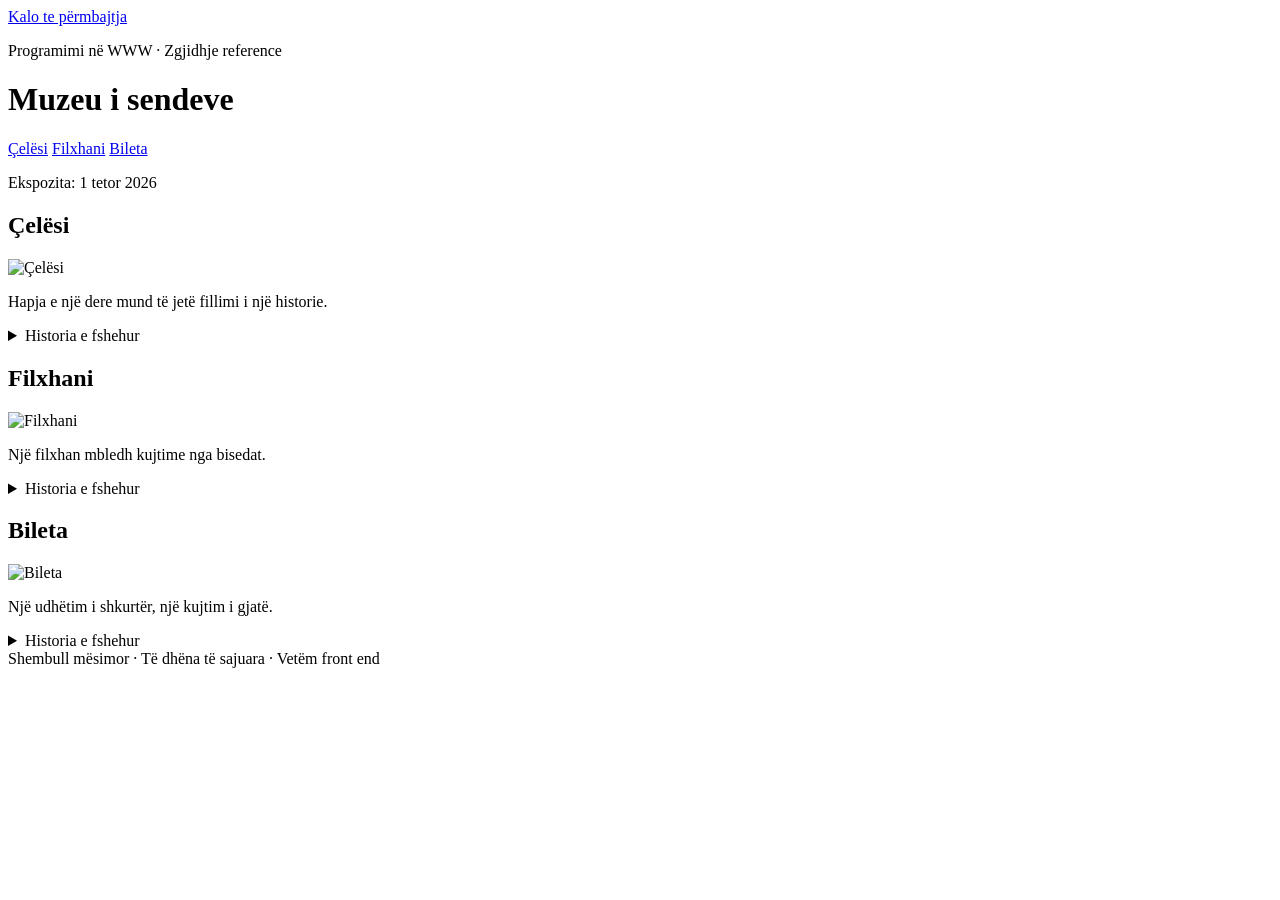
==== Java II/index.html @ f25d1f6f "Add initial HTML structure for museum page" ====
<!doctype html>
<html lang="sq">
  <head>
    <meta charset="UTF-8" />
    <meta name="viewport" content="width=device-width, initial-scale=1" />
    <title>Muzeu i sendeve</title>
    <link rel="stylesheet" href="style.css" />
  </head>
  <body>
    <a class="skip" href="#main">Kalo te përmbajtja</a>

    <!-- Seksioni i kokës (Header) -->
    <header>
      <p class="subtitle">Programimi në WWW · Zgjidhje reference</p>
      <h1>Muzeu i sendeve</h1>
      <div class="header-line"></div>
    </header>

    <!-- Përmbajtja kryesore -->
    <main id="main">
      <nav class="nav-links">
        <a href="#celesi">Çelësi</a>
        <a href="#filxhani">Filxhani</a>
        <a href="#bileta">Bileta</a>
      </nav>

      <p class="exhibition-date">Ekspozita: 1 tetor 2026</p>

      <div class="cards-grid">
        <!-- Kartela 1: Çelësi -->
        <article class="card" id="celesi">
          <h2>Çelësi</h2>
          <div class="image-container">
            <img src="celesi.svg" alt="Çelësi" />
          </div>
          <p class="card-text">
            Hapja e një dere mund të jetë fillimi i një historie.
          </p>
          <details>
            <summary>Historia e fshehur</summary>
          </details>
        </article>

        <!-- Kartela 2: Filxhani -->
        <article class="card" id="filxhani">
          <h2>Filxhani</h2>
          <div class="image-container">
            <img src="filxhani.svg" alt="Filxhani" />
          </div>
          <p class="card-text">
            Një filxhan mbledh kujtime nga bisedat.
          </p>
          <details>
            <summary>Historia e fshehur</summary>
          </details>
        </article>

        <!-- Kartela 3: Bileta -->
        <article class="card" id="bileta">
          <h2>Bileta</h2>
          <div class="image-container">
            <img src="bileta.svg" alt="Bileta" />
          </div>
          <p class="card-text">
            Një udhëtim i shkurtër, një kujtim i gjatë.
          </p>
          <details>
            <summary>Historia e fshehur</summary>
          </details>
        </article>
      </div>
    </main>

    <!-- Seksioni i fundit (Footer) -->
    <footer>
      Shembull mësimor · Të dhëna të sajuara · Vetëm front end
    </footer>
  </body>
</html>
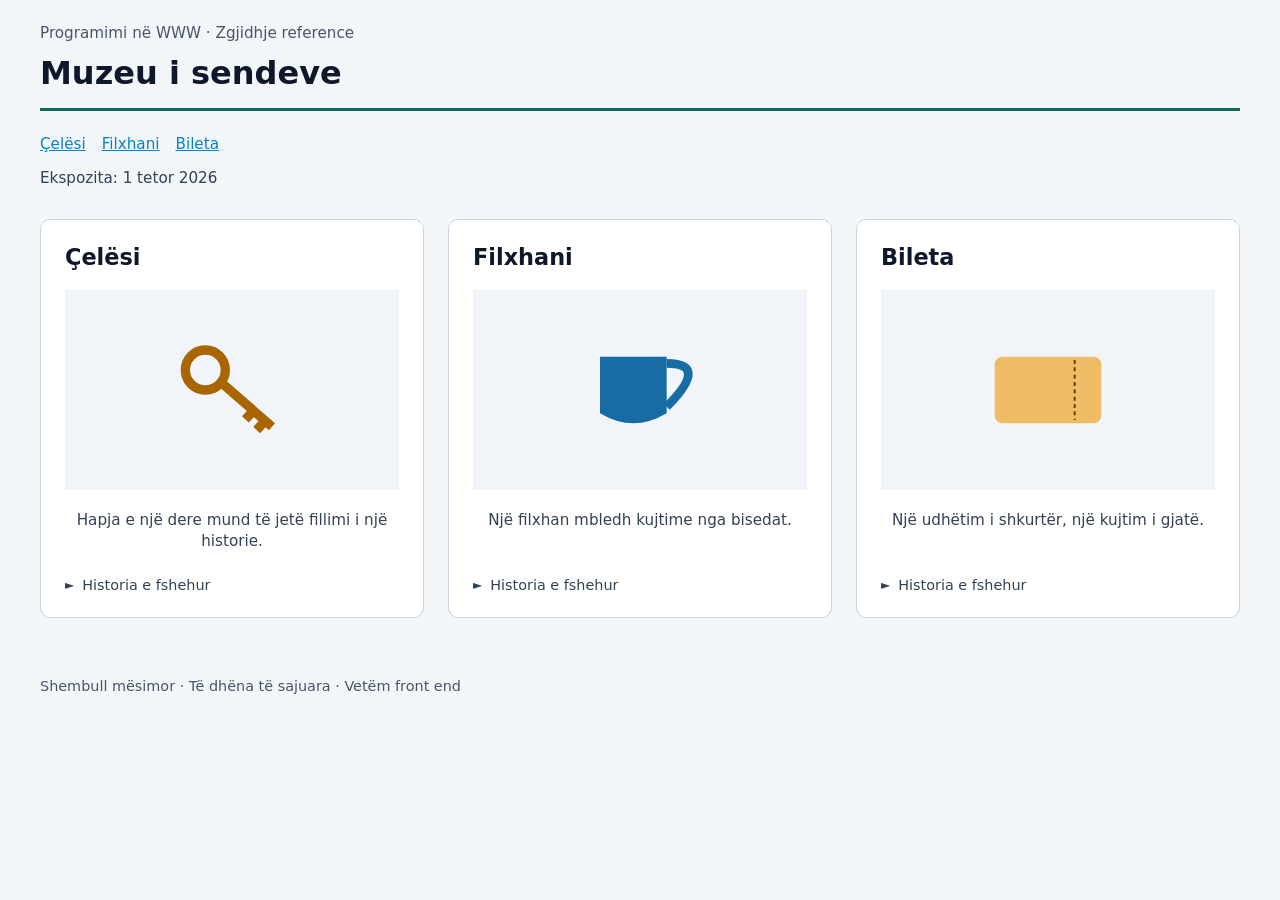
==== commit 4163e7f3: "Add files via upload" ====
--- a/Java II/index.html
+++ b/Java II/index.html
@@ -76,4 +76,4 @@
       Shembull mësimor · Të dhëna të sajuara · Vetëm front end
     </footer>
   </body>
-</html>
+</html>
--- a/Java II/style.css
+++ b/Java II/style.css
@@ -0,0 +1,169 @@
+* {
+  box-sizing: border-box;
+}
+
+body {
+  font-family: system-ui, -apple-system, BlinkMacSystemFont, "Segoe UI", Roboto, sans-serif;
+  background-color: #f2f6f9;
+  color: #1a202c;
+  margin: 0;
+  padding: 24px 40px;
+}
+
+/* Qasja për lexuesit e ekranit */
+.skip {
+  position: absolute;
+  top: -40px;
+  left: 0;
+  background: #000;
+  color: #fff;
+  padding: 8px;
+  z-index: 100;
+}
+
+.skip:focus {
+  top: 0;
+}
+
+/* Header */
+header {
+  margin-bottom: 20px;
+}
+
+header .subtitle {
+  color: #4a5568;
+  font-size: 0.95rem;
+  margin: 0 0 12px 0;
+}
+
+header h1 {
+  font-size: 2rem;
+  font-weight: bold;
+  color: #0f172a;
+  margin: 0 0 16px 0;
+}
+
+.header-line {
+  width: 100%;
+  height: 3px;
+  background-color: #116b5d;
+}
+
+/* Navigimi dhe Data */
+.nav-links {
+  margin-top: 24px;
+  margin-bottom: 16px;
+  display: flex;
+  gap: 16px;
+}
+
+.nav-links a {
+  color: #0284c7;
+  text-decoration: underline;
+  font-size: 0.95rem;
+}
+
+.nav-links a:hover {
+  color: #0369a1;
+}
+
+.exhibition-date {
+  color: #334155;
+  font-size: 0.95rem;
+  margin-bottom: 32px;
+}
+
+/* Grid i kartelave */
+.cards-grid {
+  display: grid;
+  grid-template-columns: repeat(3, 1fr);
+  gap: 24px;
+  margin-bottom: 60px;
+}
+
+.card {
+  background-color: #ffffff;
+  border: 1px solid #cbd5e1;
+  border-radius: 10px;
+  padding: 24px;
+  display: flex;
+  flex-direction: column;
+}
+
+.card h2 {
+  font-size: 1.4rem;
+  font-weight: 700;
+  color: #0f172a;
+  margin-top: 0;
+  margin-bottom: 20px;
+}
+
+.image-container {
+  background-color: #f1f5f9;
+  width: 100%;
+  height: 200px;
+  display: flex;
+  align-items: center;
+  justify-content: center;
+  margin-bottom: 20px;
+}
+
+.image-container img {
+  max-width: 70%;
+  max-height: 70%;
+  object-fit: contain;
+}
+
+.card-text {
+  color: #334155;
+  font-size: 0.95rem;
+  line-height: 1.4;
+  margin: 0 0 24px 0;
+  text-align: center;
+  flex-grow: 1;
+}
+
+/* Detajet / Seksioni i fshehur */
+details {
+  font-size: 0.9rem;
+  color: #334155;
+  cursor: pointer;
+}
+
+summary {
+  font-weight: 500;
+  color: #334155;
+  outline: none;
+  list-style: none;
+  display: flex;
+  align-items: center;
+}
+
+summary::-webkit-details-marker {
+  display: none;
+}
+
+summary::before {
+  content: "►";
+  font-size: 0.75rem;
+  margin-right: 8px;
+  color: #334155;
+}
+
+details[open] summary::before {
+  content: "▼";
+}
+
+/* Footer */
+footer {
+  color: #475569;
+  font-size: 0.9rem;
+  margin-top: 20px;
+}
+
+/* Përshtatja për ekrane më të vogla */
+@media (max-width: 800px) {
+  .cards-grid {
+    grid-template-columns: 1fr;
+  }
+}
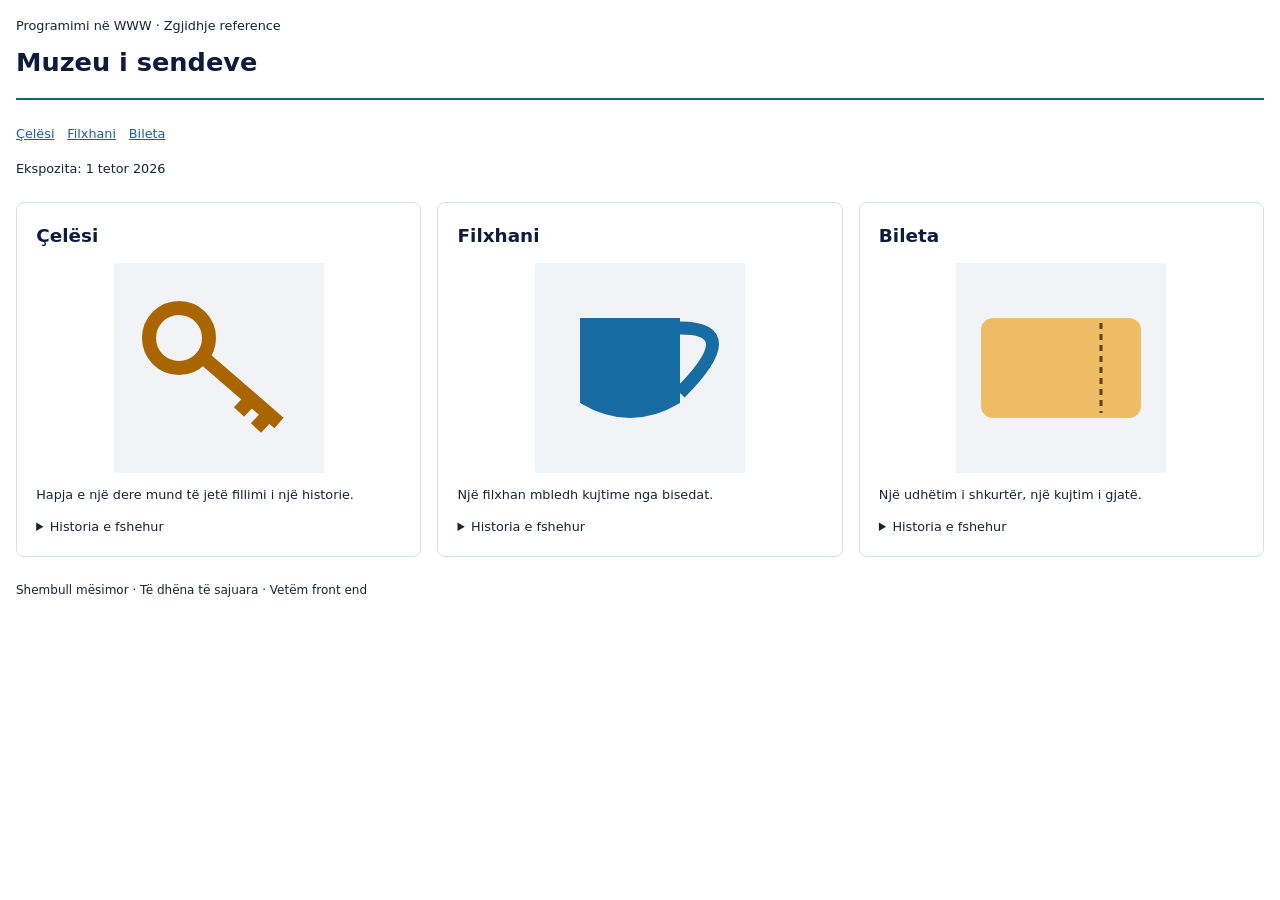
==== commit ea8d8e64: "Update HTML structure and content for museum page" ====
--- a/Java II/index.html
+++ b/Java II/index.html
@@ -3,77 +3,61 @@
   <head>
     <meta charset="UTF-8" />
     <meta name="viewport" content="width=device-width, initial-scale=1" />
-    <title>Muzeu i sendeve</title>
+    <title>Muzeu i sendeve të zakonshme</title>
     <link rel="stylesheet" href="style.css" />
   </head>
   <body>
     <a class="skip" href="#main">Kalo te përmbajtja</a>
+    <header>
+      <p>Programimi në WWW · Zgjidhje reference</p>
+      <h1>Muzeu i sendeve</h1>
+    </header>
+    <nav aria-label="Seksionet">
+      <a href="#celesi">Çelësi</a>
+      <a href="#filxhani">Filxhani</a>
+      <a href="#bileta">Bileta</a>
+    </nav>
+    <main id="main">
+      <p class="expo">Ekspozita: <time datetime="2026-10-01">1 tetor 2026</time></p>
 
-    <!-- Seksioni i kokës (Header) -->
-    <header>
-      <p class="subtitle">Programimi në WWW · Zgjidhje reference</p>
-      <h1>Muzeu i sendeve</h1>
-      <div class="header-line"></div>
-    </header>
-
-    <!-- Përmbajtja kryesore -->
-    <main id="main">
-      <nav class="nav-links">
-        <a href="#celesi">Çelësi</a>
-        <a href="#filxhani">Filxhani</a>
-        <a href="#bileta">Bileta</a>
-      </nav>
-
-      <p class="exhibition-date">Ekspozita: 1 tetor 2026</p>
-
-      <div class="cards-grid">
-        <!-- Kartela 1: Çelësi -->
+      <div class="cards">
         <article class="card" id="celesi">
           <h2>Çelësi</h2>
-          <div class="image-container">
-            <img src="celesi.svg" alt="Çelësi" />
-          </div>
-          <p class="card-text">
-            Hapja e një dere mund të jetë fillimi i një historie.
-          </p>
+          <figure>
+            <img src="celesi.svg" alt="Një çelës i vjetër me kokë të rrumbullakët" width="210" height="210" />
+            <figcaption>Hapja e një dere mund të jetë fillimi i një historie.</figcaption>
+          </figure>
           <details>
             <summary>Historia e fshehur</summary>
+            <p>Ky çelës u gjet në një sirtar, pa e ditur askush çfarë dere hapte.</p>
           </details>
         </article>
 
-        <!-- Kartela 2: Filxhani -->
         <article class="card" id="filxhani">
           <h2>Filxhani</h2>
-          <div class="image-container">
-            <img src="filxhani.svg" alt="Filxhani" />
-          </div>
-          <p class="card-text">
-            Një filxhan mbledh kujtime nga bisedat.
-          </p>
+          <figure>
+            <img src="filxhani.svg" alt="Një filxhan blu me vesh" width="210" height="210" />
+            <figcaption>Një filxhan mbledh kujtime nga bisedat.</figcaption>
+          </figure>
           <details>
             <summary>Historia e fshehur</summary>
+            <p>Çdo mëngjes ky filxhan ka qenë pjesë e bisedës së parë të ditës.</p>
           </details>
         </article>
 
-        <!-- Kartela 3: Bileta -->
         <article class="card" id="bileta">
           <h2>Bileta</h2>
-          <div class="image-container">
-            <img src="bileta.svg" alt="Bileta" />
-          </div>
-          <p class="card-text">
-            Një udhëtim i shkurtër, një kujtim i gjatë.
-          </p>
+          <figure>
+            <img src="bileta.svg" alt="Një biletë e verdhë me vijë të ndërprerë" width="210" height="210" />
+            <figcaption>Një udhëtim i shkurtër, një kujtim i gjatë.</figcaption>
+          </figure>
           <details>
             <summary>Historia e fshehur</summary>
+            <p>Kjo biletë u ruajt pas një udhëtimi të shkurtër që nuk u harrua kurrë.</p>
           </details>
         </article>
       </div>
     </main>
-
-    <!-- Seksioni i fundit (Footer) -->
-    <footer>
-      Shembull mësimor · Të dhëna të sajuara · Vetëm front end
-    </footer>
+    <footer>Shembull mësimor · Të dhëna të sajuara · Vetëm front end</footer>
   </body>
-</html>+</html>
--- a/Java II/style.css
+++ b/Java II/style.css
@@ -1,169 +1,86 @@
 * {
   box-sizing: border-box;
 }
-
 body {
-  font-family: system-ui, -apple-system, BlinkMacSystemFont, "Segoe UI", Roboto, sans-serif;
-  background-color: #f2f6f9;
-  color: #1a202c;
-  margin: 0;
-  padding: 24px 40px;
+  font-family: system-ui, sans-serif;
+  margin: 1rem;
+  color: #1a2236;
+  background: #fff;
+  line-height: 1.5;
 }
-
-/* Qasja për lexuesit e ekranit */
 .skip {
   position: absolute;
-  top: -40px;
-  left: 0;
-  background: #000;
-  color: #fff;
-  padding: 8px;
-  z-index: 100;
+  left: -999px;
 }
-
 .skip:focus {
-  top: 0;
+  left: 1rem;
+  top: 1rem;
+  background: #fff;
+  padding: 0.5rem;
 }
-
-/* Header */
-header {
-  margin-bottom: 20px;
+header p {
+  margin: 0 0 0.5rem;
+  font-size: 0.8rem;
 }
-
-header .subtitle {
-  color: #4a5568;
-  font-size: 0.95rem;
-  margin: 0 0 12px 0;
+h1 {
+  margin: 0;
+  padding-bottom: 1rem;
+  font-size: 1.6rem;
+  color: #0f1b3d;
+  border-bottom: 2px solid #0f6b5c;
 }
-
-header h1 {
-  font-size: 2rem;
-  font-weight: bold;
-  color: #0f172a;
-  margin: 0 0 16px 0;
+nav {
+  display: flex;
+  gap: 0.8rem;
+  margin: 1.5rem 0 1rem;
+  font-size: 0.8rem;
 }
-
-.header-line {
+nav a {
+  color: #1a5fa8;
+}
+.expo {
+  font-size: 0.8rem;
+  margin: 0 0 1.5rem;
+}
+.cards {
+  display: grid;
+  grid-template-columns: repeat(auto-fit, minmax(220px, 1fr));
+  gap: 1rem;
+}
+.card {
+  border: 1px solid #d9dee7;
+  border-radius: 8px;
+  padding: 1.2rem;
+  font-size: 0.8rem;
+}
+.card h2 {
+  margin: 0 0 0.8rem;
+  font-size: 1.15rem;
+  color: #0f1b3d;
+}
+figure {
+  margin: 0;
+  text-align: center;
+}
+figure img {
+  display: block;
   width: 100%;
-  height: 3px;
-  background-color: #116b5d;
+  max-width: 210px;
+  height: auto;
+  margin: 0 auto 0.8rem;
+  background: #f1f3f6;
 }
-
-/* Navigimi dhe Data */
-.nav-links {
-  margin-top: 24px;
-  margin-bottom: 16px;
-  display: flex;
-  gap: 16px;
+figcaption {
+  text-align: left;
+  margin-bottom: 0.8rem;
 }
-
-.nav-links a {
-  color: #0284c7;
-  text-decoration: underline;
-  font-size: 0.95rem;
-}
-
-.nav-links a:hover {
-  color: #0369a1;
-}
-
-.exhibition-date {
-  color: #334155;
-  font-size: 0.95rem;
-  margin-bottom: 32px;
-}
-
-/* Grid i kartelave */
-.cards-grid {
-  display: grid;
-  grid-template-columns: repeat(3, 1fr);
-  gap: 24px;
-  margin-bottom: 60px;
-}
-
-.card {
-  background-color: #ffffff;
-  border: 1px solid #cbd5e1;
-  border-radius: 10px;
-  padding: 24px;
-  display: flex;
-  flex-direction: column;
-}
-
-.card h2 {
-  font-size: 1.4rem;
-  font-weight: 700;
-  color: #0f172a;
-  margin-top: 0;
-  margin-bottom: 20px;
-}
-
-.image-container {
-  background-color: #f1f5f9;
-  width: 100%;
-  height: 200px;
-  display: flex;
-  align-items: center;
-  justify-content: center;
-  margin-bottom: 20px;
-}
-
-.image-container img {
-  max-width: 70%;
-  max-height: 70%;
-  object-fit: contain;
-}
-
-.card-text {
-  color: #334155;
-  font-size: 0.95rem;
-  line-height: 1.4;
-  margin: 0 0 24px 0;
-  text-align: center;
-  flex-grow: 1;
-}
-
-/* Detajet / Seksioni i fshehur */
-details {
-  font-size: 0.9rem;
-  color: #334155;
+summary {
   cursor: pointer;
 }
-
-summary {
-  font-weight: 500;
-  color: #334155;
-  outline: none;
-  list-style: none;
-  display: flex;
-  align-items: center;
+details p {
+  margin: 0.5rem 0 0;
 }
-
-summary::-webkit-details-marker {
-  display: none;
+footer {
+  margin-top: 1.5rem;
+  font-size: 0.75rem;
 }
-
-summary::before {
-  content: "►";
-  font-size: 0.75rem;
-  margin-right: 8px;
-  color: #334155;
-}
-
-details[open] summary::before {
-  content: "▼";
-}
-
-/* Footer */
-footer {
-  color: #475569;
-  font-size: 0.9rem;
-  margin-top: 20px;
-}
-
-/* Përshtatja për ekrane më të vogla */
-@media (max-width: 800px) {
-  .cards-grid {
-    grid-template-columns: 1fr;
-  }
-}
